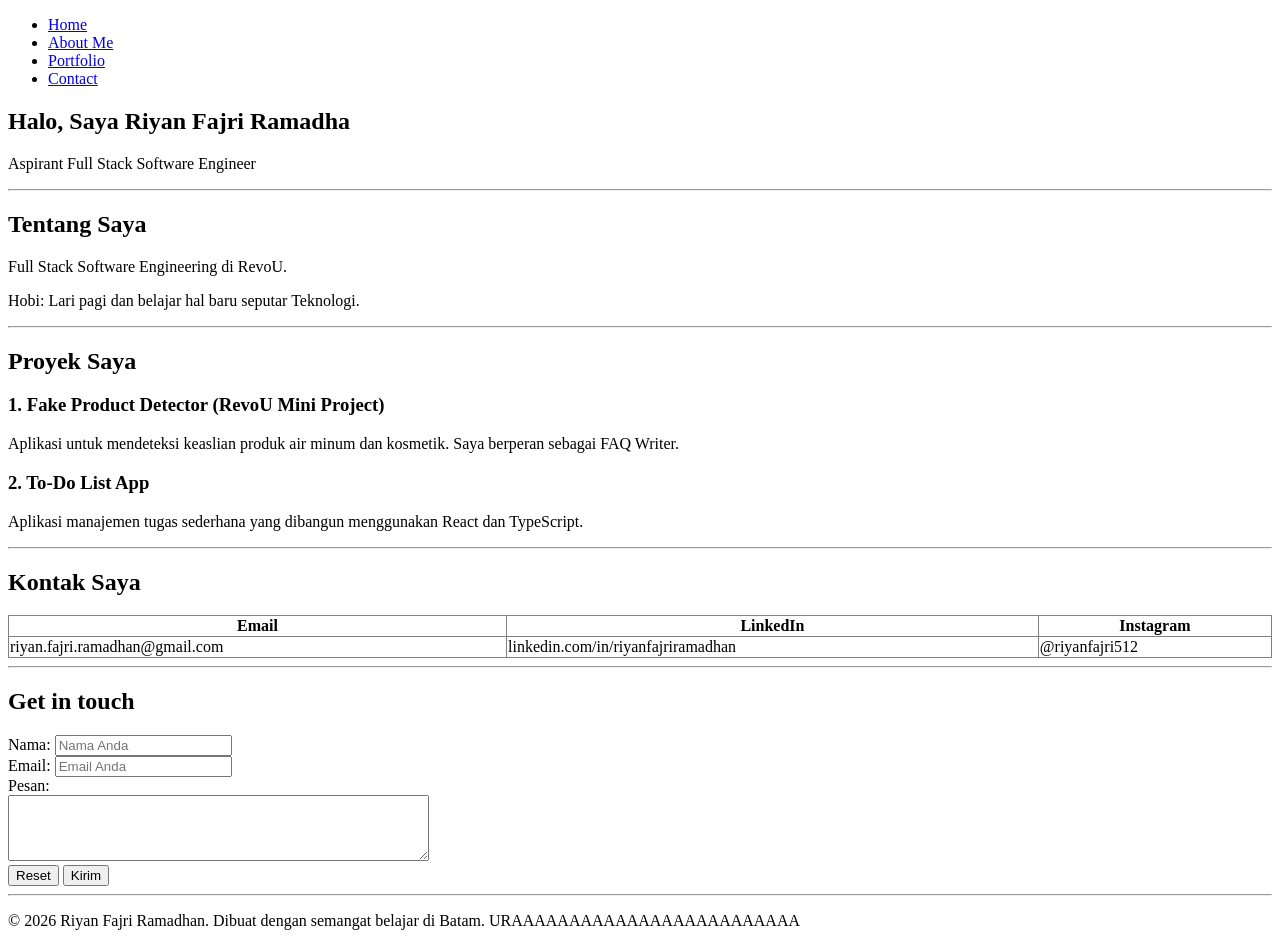
==== index.html @ 28688629 "fix: cleanup repository and keep only milestone files" ====
<!doctype html>
<html lang="id">
  <head>
    <meta charset="UTF-8" />
    <meta name="viewport" content="width=device-width, initial-scale=1.0" />
    <meta
      name="description"
      content="Portfolio Riyan Fajri Ramadhan - Aspirant Full Stack Software Engineer di Batam"
    />
    <title>Portfolio</title>
  </head>
  <body>
    <header>
      <nav>
        <ul>
          <li><a href="#home">Home</a></li>
          <li><a href="#about">About Me</a></li>
          <li><a href="#portfolio">Portfolio</a></li>
          <li><a href="#contact">Contact</a></li>
        </ul>
      </nav>
    </header>
    <main>
      <section id="home">
        <header>
          <h1>Halo, Saya Riyan Fajri Ramadha</h1>
          <p>Aspirant Full Stack Software Engineer</p>
        </header>
      </section>

      <hr />

      <section id="about">
        <article>
          <h2>Tentang Saya</h2>
          <p>Full Stack Software Engineering di RevoU.</p>
          <p>Hobi: Lari pagi dan belajar hal baru seputar Teknologi.</p>
        </article>
      </section>

      <hr />

      <section id="portfolio">
        <h2>Proyek Saya</h2>

        <article>
          <h3>1. Fake Product Detector (RevoU Mini Project)</h3>
          <p>
            Aplikasi untuk mendeteksi keaslian produk air minum dan kosmetik.
            Saya berperan sebagai FAQ Writer.
          </p>
        </article>

        <article>
          <h3>2. To-Do List App</h3>
          <p>
            Aplikasi manajemen tugas sederhana yang dibangun menggunakan React
            dan TypeScript.
          </p>
        </article>
      </section>

      <hr />

      <section id="contact">
        <table border="1" style="width: 100%; border-collapse: collapse">
          <thead>
            <tr>
              <h2>Kontak Saya</h2>
            </tr>
          </thead>
          <tbody>
            <tr>
              <th>Email</th>
              <th>LinkedIn</th>
              <th>Instagram</th>
            </tr>
            <tr>
              <td>riyan.fajri.ramadhan@gmail.com</td>
              <td>linkedin.com/in/riyanfajriramadhan</td>
              <td>@riyanfajri512</td>
            </tr>
          </tbody>
        </table>
        <hr />
        <form>
          <h2>Get in touch</h2>
          <label for="name">Nama:</label>
          <input
            type="text"
            id="name"
            name="name"
            placeholder="Nama Anda"
            required
          /><br />

          <label for="email">Email:</label>
          <input
            type="email"
            id="email"
            name="email"
            placeholder="Email Anda"
            required
          /><br />

          <label for="message">Pesan:</label><br />
          <textarea
            id="message"
            name="message"
            rows="4"
            cols="50"
            required
          ></textarea
          ><br />

          <button type="reset">Reset</button>
          <button type="submit">Kirim</button>
        </form>
      </section>
    </main>

    <hr />

    <footer>
      <p>
        &copy; 2026 Riyan Fajri Ramadhan. Dibuat dengan semangat belajar di
        Batam. URAAAAAAAAAAAAAAAAAAAAAAAAA
      </p>
    </footer>
  </body>
</html>
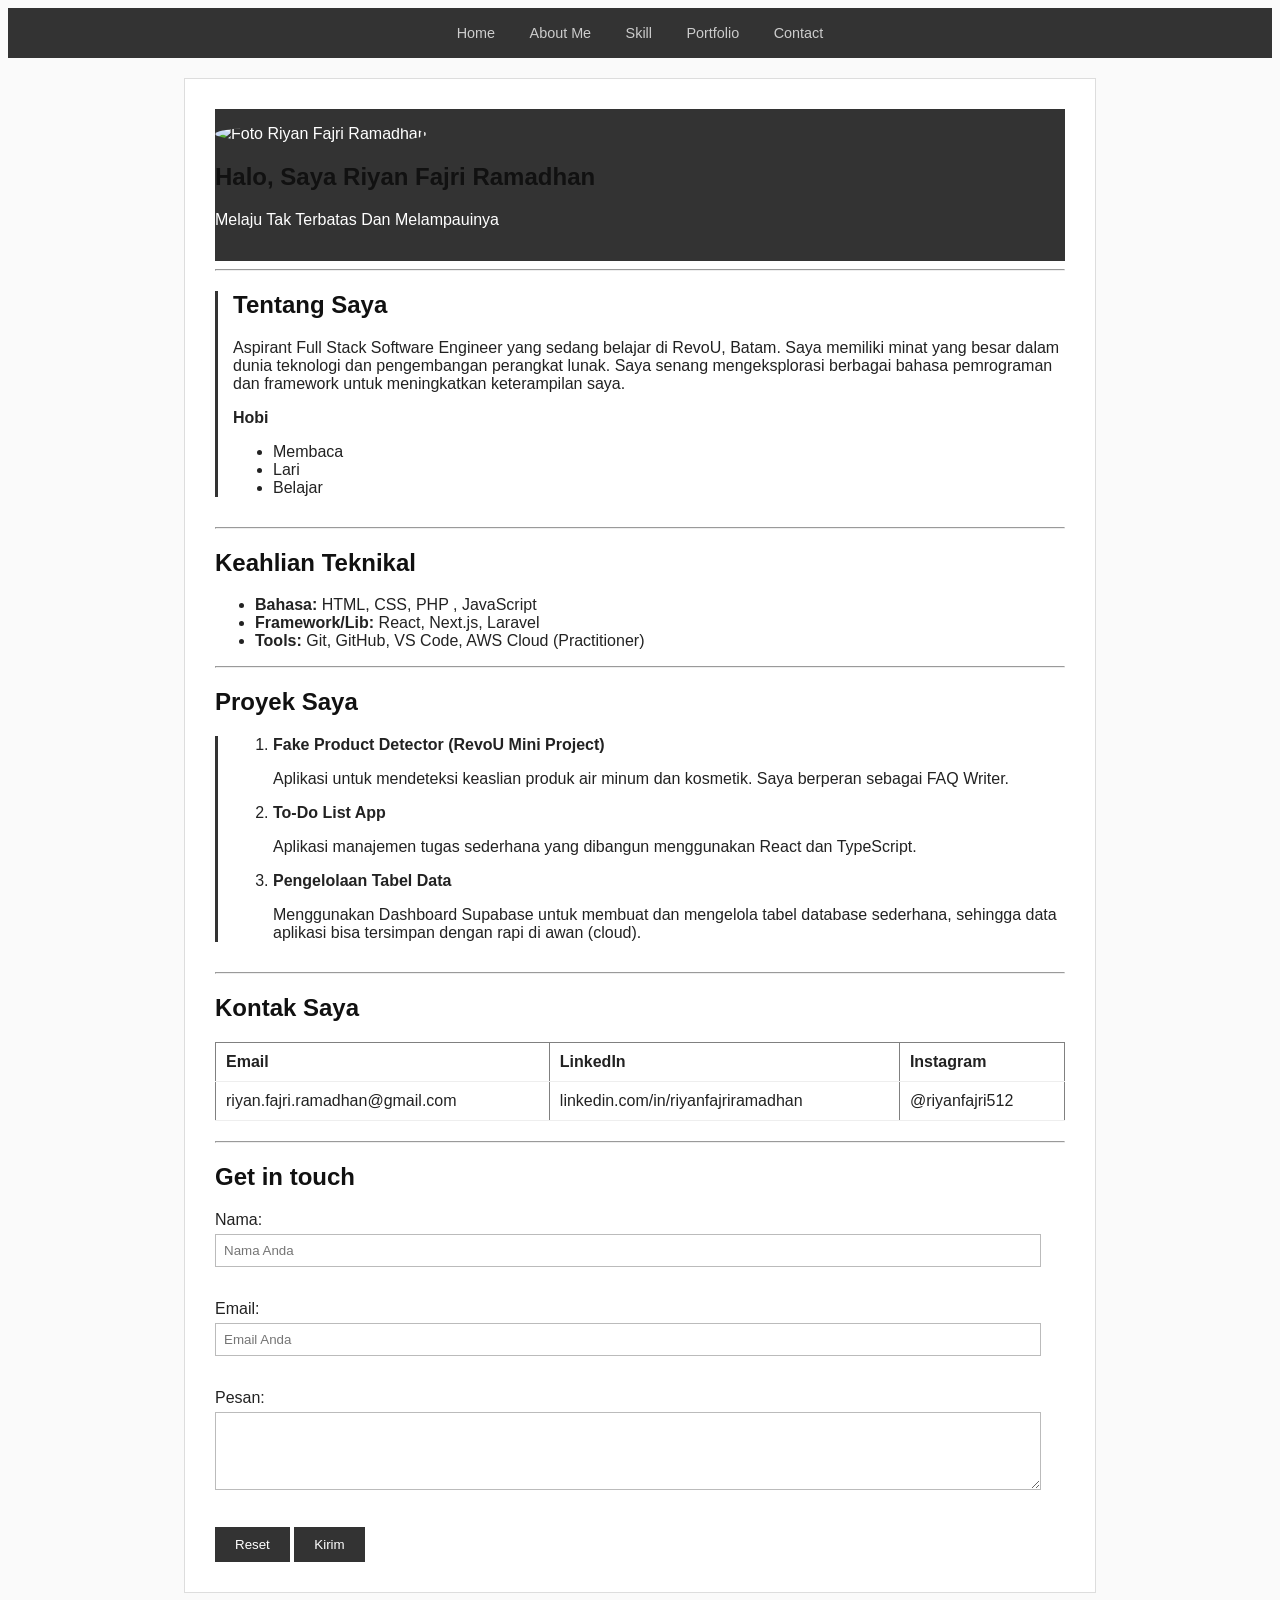
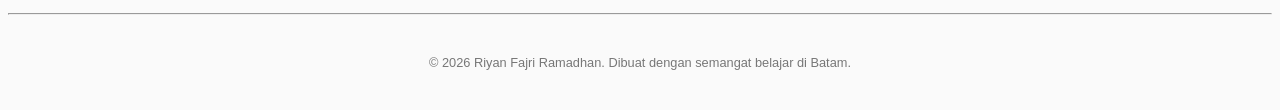
==== commit 9e073f2e: "Portofolio Project Milestone-X-Riyan Fajri Ramadhan" ====
--- a/index.html
+++ b/index.html
@@ -7,74 +7,228 @@
       name="description"
       content="Portfolio Riyan Fajri Ramadhan - Aspirant Full Stack Software Engineer di Batam"
     />
+    <style>
+  /* Pengaturan Background, Font dan Warna Text */
+  body {
+    background-color: #fafafa;
+    color: #222;
+    font-family: sans-serif;
+    padding: 0;
+  }
+
+  /* Memberikan Warna Header Background dan */
+  header {
+    background: #333;
+    color: white;
+    padding: 1rem 0;
+  }
+
+  nav ul {
+    margin: 0;
+    padding: 0;
+    text-align: center;
+  }
+
+  nav ul li {
+    display: inline;
+    margin: 0 15px;
+  }
+
+  nav ul li a {
+    color: #ccc;
+    text-decoration: none;
+    font-size: 0.9rem;
+  }
+
+  nav ul li a:hover {
+    color: #fff;
+    text-decoration: underline;
+  }
+
+  /* Konten Tengah */
+  main {
+    width: 90%;
+    max-width: 850px;
+    margin: 20px auto;
+    background: white;
+    padding: 30px;
+    border: 1px solid #ddd; /* Kasih garis tipis biar keliatan strukturnya */
+  }
+
+  /* Judul-judul */
+  h1, h2, h3 {
+    color: #111;
+  }
+
+  /* Bagian Proyek */
+  article {
+    border-left: 3px solid #333; /* Gaya simpel buat nandain tiap proyek */
+    padding-left: 15px;
+    margin-bottom: 30px;
+  }
+
+  /* Tabel Kontak - Biar nggak kaku, garisnya tipis aja */
+  table {
+    width: 100%;
+    border-collapse: collapse;
+    margin: 20px 0;
+  }
+
+  th, td {
+    border-bottom: 1px solid #eee;
+    padding: 10px;
+    text-align: left;
+  }
+
+  /* Form Kontak - Biar kotak-kotak biasa aja */
+  input, textarea {
+    width: 95%;
+    padding: 8px;
+    margin-top: 5px;
+    margin-bottom: 15px;
+    border: 1px solid #bbb;
+  }
+
+  button {
+    background: #333;
+    color: white;
+    border: none;
+    padding: 10px 20px;
+    cursor: pointer;
+  }
+
+  button:hover {
+    background: #555;
+  }
+
+  footer {
+    text-align: center;
+    font-size: 0.8rem;
+    color: #777;
+    margin: 40px 0;
+  }
+</style>
+
     <title>Portfolio</title>
   </head>
+
   <body>
     <header>
       <nav>
         <ul>
           <li><a href="#home">Home</a></li>
           <li><a href="#about">About Me</a></li>
+          <li><a href="#skills">Skill</a></li>
           <li><a href="#portfolio">Portfolio</a></li>
           <li><a href="#contact">Contact</a></li>
         </ul>
       </nav>
     </header>
+
     <main>
+      <!-- HOME -->
       <section id="home">
         <header>
-          <h1>Halo, Saya Riyan Fajri Ramadha</h1>
-          <p>Aspirant Full Stack Software Engineer</p>
+          <img
+            src="link-foto-lu.jpg"
+            alt="Foto Riyan Fajri Ramadhan"
+            width="200"
+            style="border-radius: 50%"
+          />
+          <h1>Halo, Saya Riyan Fajri Ramadhan</h1>
+          <p>Melaju Tak Terbatas Dan Melampauinya</p>
         </header>
       </section>
 
       <hr />
 
+      <!-- ABOUT -->
       <section id="about">
         <article>
           <h2>Tentang Saya</h2>
-          <p>Full Stack Software Engineering di RevoU.</p>
-          <p>Hobi: Lari pagi dan belajar hal baru seputar Teknologi.</p>
+
+          <p>
+            Aspirant Full Stack Software Engineer yang sedang belajar di RevoU,
+            Batam. Saya memiliki minat yang besar dalam dunia teknologi dan
+            pengembangan perangkat lunak. Saya senang mengeksplorasi berbagai
+            bahasa pemrograman dan framework untuk meningkatkan keterampilan
+            saya.
+          </p>
+
+          <strong>Hobi</strong>
+          <ul>
+            <li>Membaca</li>
+            <li>Lari</li>
+            <li>Belajar</li>
+          </ul>
         </article>
       </section>
 
       <hr />
-
+      <!-- SKILLS -->
+      <section id="skills">
+        <h2>Keahlian Teknikal</h2>
+        <ul>
+          <li><strong>Bahasa:</strong> HTML, CSS, PHP , JavaScript</li>
+          <li><strong>Framework/Lib:</strong> React, Next.js, Laravel</li>
+          <li>
+            <strong>Tools:</strong> Git, GitHub, VS Code, AWS Cloud
+            (Practitioner)
+          </li>
+        </ul>
+      </section>
+
+      <hr />
+      <!-- PORTFOLIO -->
       <section id="portfolio">
         <h2>Proyek Saya</h2>
 
         <article>
-          <h3>1. Fake Product Detector (RevoU Mini Project)</h3>
-          <p>
-            Aplikasi untuk mendeteksi keaslian produk air minum dan kosmetik.
-            Saya berperan sebagai FAQ Writer.
-          </p>
+          <ol>
+            <li>
+              <strong>Fake Product Detector (RevoU Mini Project)</strong>
+              <p>
+                Aplikasi untuk mendeteksi keaslian produk air minum dan
+                kosmetik. Saya berperan sebagai FAQ Writer.
+              </p>
+            </li>
+
+            <li>
+              <strong>To-Do List App</strong>
+              <p>
+                Aplikasi manajemen tugas sederhana yang dibangun menggunakan
+                React dan TypeScript.
+              </p>
+            </li>
+
+            <li>
+              <strong>Pengelolaan Tabel Data </strong>
+              <p>
+                Menggunakan Dashboard Supabase untuk membuat dan mengelola tabel
+                database sederhana, sehingga data aplikasi bisa tersimpan dengan
+                rapi di awan (cloud).
+              </p>
+            </li>
+          </ol>
         </article>
-
-        <article>
-          <h3>2. To-Do List App</h3>
-          <p>
-            Aplikasi manajemen tugas sederhana yang dibangun menggunakan React
-            dan TypeScript.
-          </p>
-        </article>
-      </section>
-
-      <hr />
-
+      </section>
+
+      <hr />
+
+      <!-- CONTACT -->
       <section id="contact">
+        <h2>Kontak Saya</h2>
+
         <table border="1" style="width: 100%; border-collapse: collapse">
           <thead>
-            <tr>
-              <h2>Kontak Saya</h2>
-            </tr>
-          </thead>
-          <tbody>
             <tr>
               <th>Email</th>
               <th>LinkedIn</th>
               <th>Instagram</th>
             </tr>
+          </thead>
+
+          <tbody>
             <tr>
               <td>riyan.fajri.ramadhan@gmail.com</td>
               <td>linkedin.com/in/riyanfajriramadhan</td>
@@ -82,9 +236,12 @@
             </tr>
           </tbody>
         </table>
+
         <hr />
+
         <form>
           <h2>Get in touch</h2>
+
           <label for="name">Nama:</label>
           <input
             type="text"
@@ -92,7 +249,8 @@
             name="name"
             placeholder="Nama Anda"
             required
-          /><br />
+          />
+          <br /><br />
 
           <label for="email">Email:</label>
           <input
@@ -101,7 +259,8 @@
             name="email"
             placeholder="Email Anda"
             required
-          /><br />
+          />
+          <br /><br />
 
           <label for="message">Pesan:</label><br />
           <textarea
@@ -110,9 +269,9 @@
             rows="4"
             cols="50"
             required
-          ></textarea
-          ><br />
-
+          ></textarea>
+          <br />
+          <br />
           <button type="reset">Reset</button>
           <button type="submit">Kirim</button>
         </form>
@@ -124,7 +283,7 @@
     <footer>
       <p>
         &copy; 2026 Riyan Fajri Ramadhan. Dibuat dengan semangat belajar di
-        Batam. URAAAAAAAAAAAAAAAAAAAAAAAAA
+        Batam.
       </p>
     </footer>
   </body>
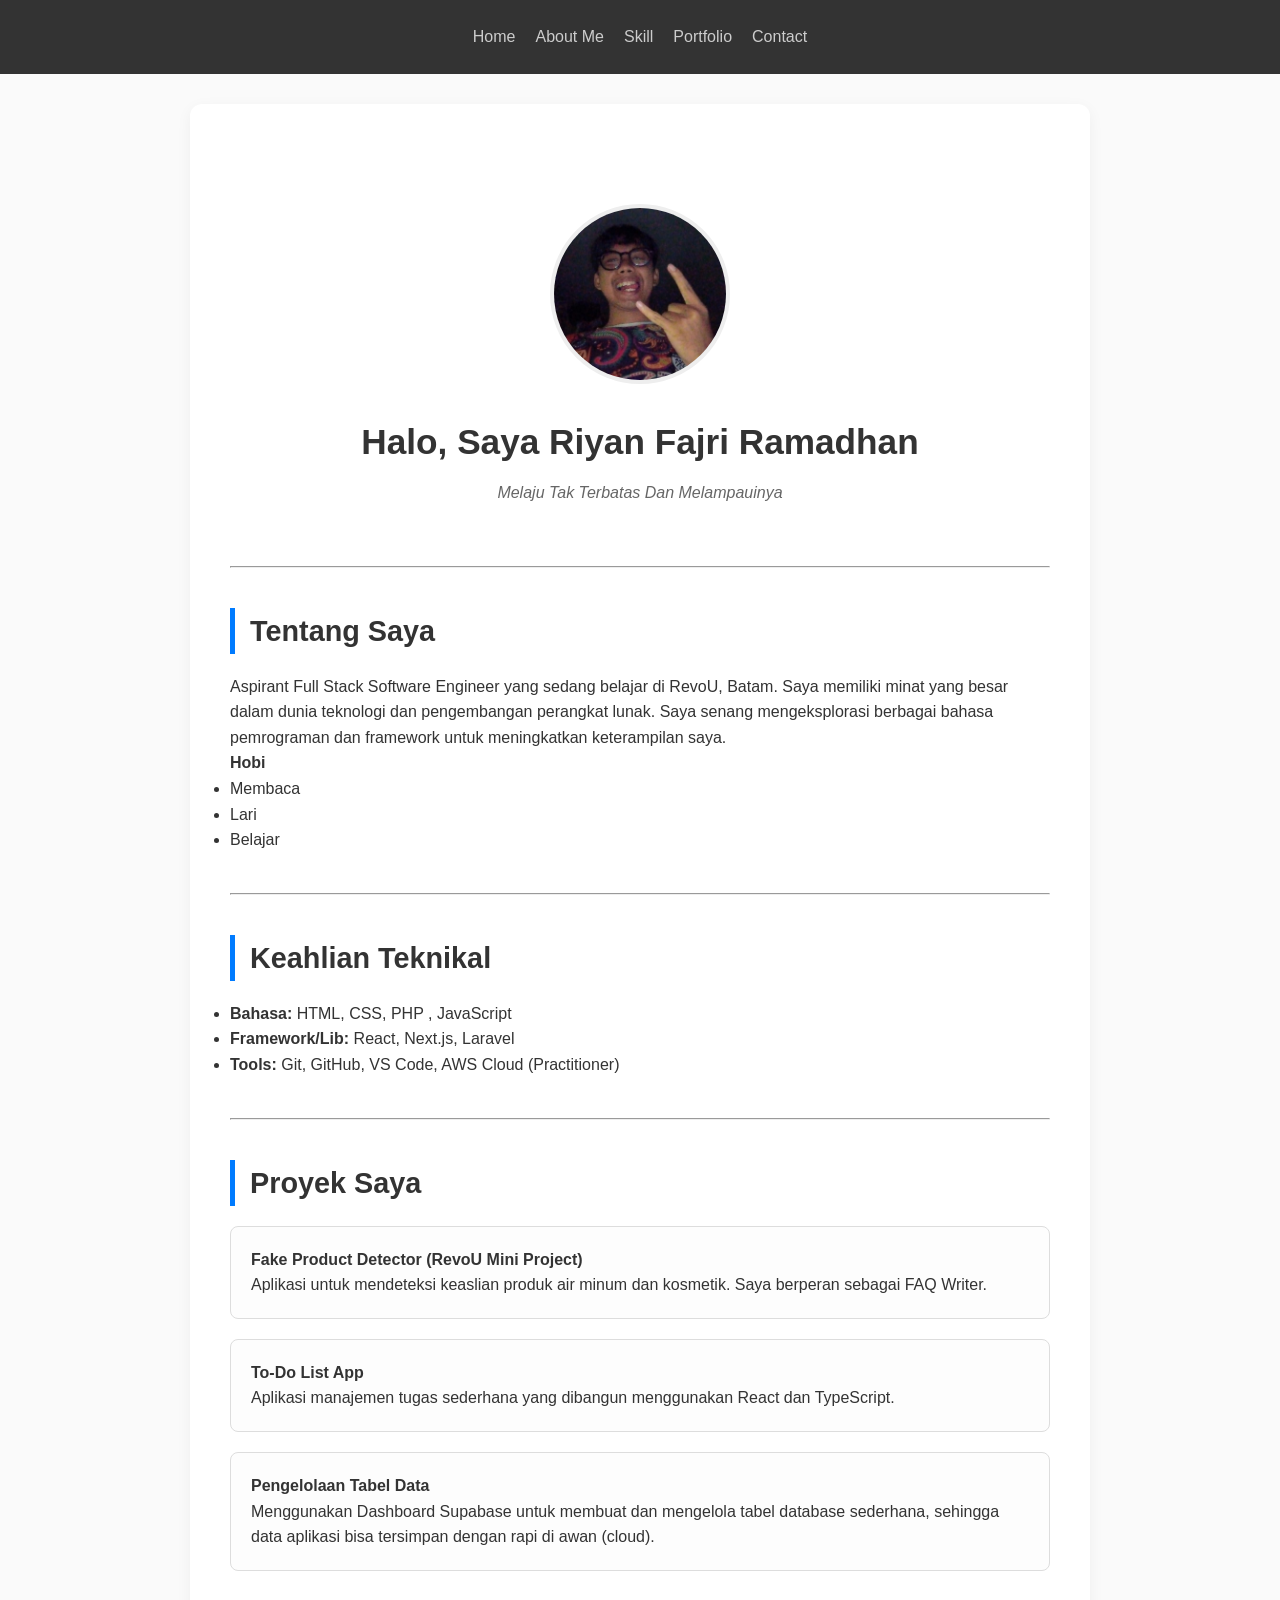
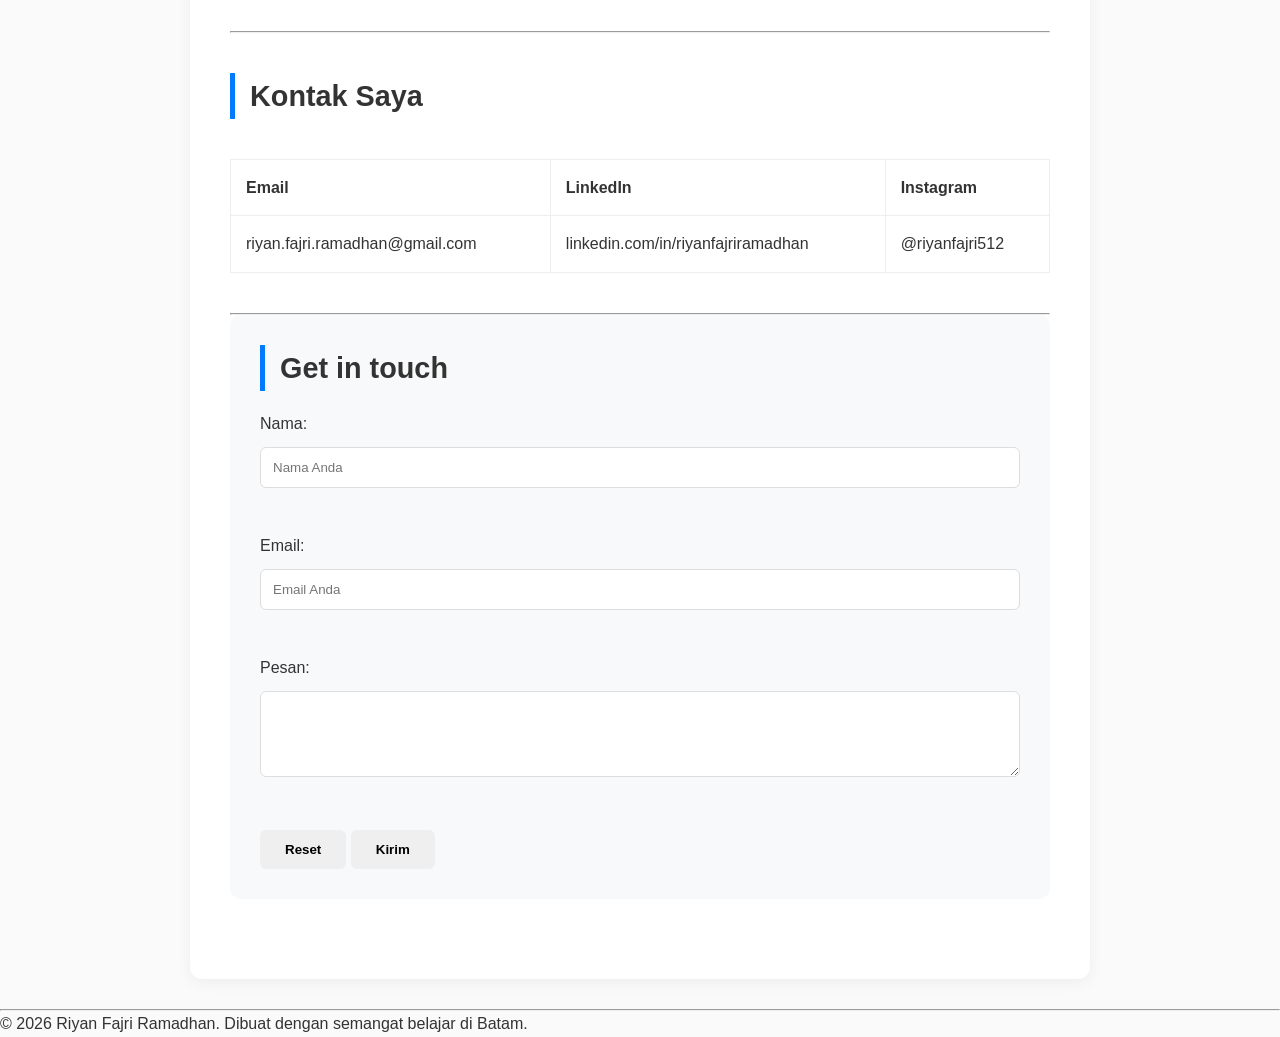
==== commit 381ac537: "CSS EXERCISE" ====
--- a/index.html
+++ b/index.html
@@ -7,108 +7,7 @@
       name="description"
       content="Portfolio Riyan Fajri Ramadhan - Aspirant Full Stack Software Engineer di Batam"
     />
-    <style>
-  /* Pengaturan Background, Font dan Warna Text */
-  body {
-    background-color: #fafafa;
-    color: #222;
-    font-family: sans-serif;
-    padding: 0;
-  }
-
-  /* Memberikan Warna Header Background dan */
-  header {
-    background: #333;
-    color: white;
-    padding: 1rem 0;
-  }
-
-  nav ul {
-    margin: 0;
-    padding: 0;
-    text-align: center;
-  }
-
-  nav ul li {
-    display: inline;
-    margin: 0 15px;
-  }
-
-  nav ul li a {
-    color: #ccc;
-    text-decoration: none;
-    font-size: 0.9rem;
-  }
-
-  nav ul li a:hover {
-    color: #fff;
-    text-decoration: underline;
-  }
-
-  /* Konten Tengah */
-  main {
-    width: 90%;
-    max-width: 850px;
-    margin: 20px auto;
-    background: white;
-    padding: 30px;
-    border: 1px solid #ddd; /* Kasih garis tipis biar keliatan strukturnya */
-  }
-
-  /* Judul-judul */
-  h1, h2, h3 {
-    color: #111;
-  }
-
-  /* Bagian Proyek */
-  article {
-    border-left: 3px solid #333; /* Gaya simpel buat nandain tiap proyek */
-    padding-left: 15px;
-    margin-bottom: 30px;
-  }
-
-  /* Tabel Kontak - Biar nggak kaku, garisnya tipis aja */
-  table {
-    width: 100%;
-    border-collapse: collapse;
-    margin: 20px 0;
-  }
-
-  th, td {
-    border-bottom: 1px solid #eee;
-    padding: 10px;
-    text-align: left;
-  }
-
-  /* Form Kontak - Biar kotak-kotak biasa aja */
-  input, textarea {
-    width: 95%;
-    padding: 8px;
-    margin-top: 5px;
-    margin-bottom: 15px;
-    border: 1px solid #bbb;
-  }
-
-  button {
-    background: #333;
-    color: white;
-    border: none;
-    padding: 10px 20px;
-    cursor: pointer;
-  }
-
-  button:hover {
-    background: #555;
-  }
-
-  footer {
-    text-align: center;
-    font-size: 0.8rem;
-    color: #777;
-    margin: 40px 0;
-  }
-</style>
-
+    <link rel="stylesheet" href="style.css" />
     <title>Portfolio</title>
   </head>
 
@@ -127,19 +26,19 @@
 
     <main>
       <!-- HOME -->
-      <section id="home">
-        <header>
+      <section id="home" class="hero-section">
+        <div class="profile-container">
           <img
-            src="link-foto-lu.jpg"
+            src="Public/Asset/Riyan.jpeg"
             alt="Foto Riyan Fajri Ramadhan"
-            width="200"
-            style="border-radius: 50%"
+            class="profile-img"
           />
-          <h1>Halo, Saya Riyan Fajri Ramadhan</h1>
-          <p>Melaju Tak Terbatas Dan Melampauinya</p>
-        </header>
+          <div class="hero-text">
+            <h1>Halo, Saya Riyan Fajri Ramadhan</h1>
+            <p>Melaju Tak Terbatas Dan Melampauinya</p>
+          </div>
+        </div>
       </section>
-
       <hr />
 
       <!-- ABOUT -->
@@ -218,25 +117,25 @@
       <!-- CONTACT -->
       <section id="contact">
         <h2>Kontak Saya</h2>
+        <div class="table-container">
+          <table border="1" style="width: 100%; border-collapse: collapse">
+            <thead>
+              <tr>
+                <th>Email</th>
+                <th>LinkedIn</th>
+                <th>Instagram</th>
+              </tr>
+            </thead>
 
-        <table border="1" style="width: 100%; border-collapse: collapse">
-          <thead>
-            <tr>
-              <th>Email</th>
-              <th>LinkedIn</th>
-              <th>Instagram</th>
-            </tr>
-          </thead>
-
-          <tbody>
-            <tr>
-              <td>riyan.fajri.ramadhan@gmail.com</td>
-              <td>linkedin.com/in/riyanfajriramadhan</td>
-              <td>@riyanfajri512</td>
-            </tr>
-          </tbody>
-        </table>
-
+            <tbody>
+              <tr>
+                <td>riyan.fajri.ramadhan@gmail.com</td>
+                <td>linkedin.com/in/riyanfajriramadhan</td>
+                <td>@riyanfajri512</td>
+              </tr>
+            </tbody>
+          </table>
+        </div>
         <hr />
 
         <form>
--- a/style.css
+++ b/style.css
@@ -0,0 +1,192 @@
+/* 1. RESET & VARIABLES */
+:root {
+  --primary: #333;
+  --accent: #007bff;
+  --light: #fafafa;
+  --white: #ffffff;
+  --border: #ddd;
+}
+
+* {
+  box-sizing: border-box;
+  margin: 0;
+  padding: 0;
+}
+
+body {
+  background-color: var(--light);
+  color: #333;
+  font-family: "Segoe UI", Tahoma, Geneva, Verdana, sans-serif;
+  line-height: 1.6;
+}
+
+/* 2. NAVIGATION (FLEXBOX) */
+header {
+  background: var(--primary);
+  color: white;
+  padding: 1.5rem 0;
+  position: sticky;
+  top: 0;
+  z-index: 1000;
+}
+
+nav ul {
+  display: flex;
+  justify-content: center;
+  list-style: none;
+  flex-wrap: wrap;
+  gap: 20px;
+}
+
+nav ul li a {
+  color: #ccc;
+  text-decoration: none;
+  font-weight: 500;
+  transition: 0.3s;
+}
+
+nav ul li a:hover {
+  color: var(--white);
+  text-decoration: underline;
+}
+
+/* 3. LAYOUT UTAMA */
+main {
+  width: 95%;
+  max-width: 900px;
+  margin: 30px auto;
+  background: var(--white);
+  padding: 40px;
+  border-radius: 12px;
+  box-shadow: 0 4px 15px rgba(0, 0, 0, 0.05);
+}
+
+section {
+  padding: 40px 0;
+}
+
+/* 4. TYPOGRAPHY */
+h1 {
+  font-size: 2.2rem;
+  color: var(--primary);
+  margin-top: 15px;
+}
+h2 {
+  font-size: 1.8rem;
+  margin-bottom: 20px;
+  border-left: 5px solid var(--accent);
+  padding-left: 15px;
+}
+
+/* 5. PORTFOLIO CARDS (HOVER EFFECT) */
+#portfolio article li {
+  background: #fdfdfd;
+  border: 1px solid var(--border);
+  padding: 20px;
+  margin-bottom: 20px;
+  border-radius: 8px;
+  list-style: none;
+  transition: all 0.3s ease;
+}
+
+#portfolio article li:hover {
+  transform: translateY(-5px);
+  box-shadow: 0 8px 20px rgba(0, 0, 0, 0.1);
+  border-color: var(--accent);
+}
+
+/* 6. FORM & TABLE STYLING */
+table {
+  width: 100%;
+  border-collapse: collapse;
+  margin: 20px 0;
+}
+
+th,
+td {
+  border: 1px solid #eee;
+  padding: 15px;
+  text-align: left;
+}
+
+form {
+  background: #f8f9fa;
+  padding: 30px;
+  border-radius: 10px;
+}
+
+input,
+textarea {
+  width: 100%;
+  padding: 12px;
+  margin: 10px 0 20px 0;
+  border: 1px solid var(--border);
+  border-radius: 6px;
+}
+
+button {
+  padding: 12px 25px;
+  border: none;
+  border-radius: 6px;
+  cursor: pointer;
+  font-weight: bold;
+}
+
+/* 7. RESPONSIVE DESIGN (MEDIA QUERIES) */
+@media (max-width: 600px) {
+  main {
+    padding: 20px;
+  }
+  h1 {
+    font-size: 1.6rem;
+  }
+  nav ul {
+    gap: 10px;
+  }
+  .profile-img {
+    width: 140px;
+    height: 140px;
+  }
+}
+
+/* Perbaikan Tampilan Hero/Home */
+.hero-section {
+  text-align: center;
+  padding: 60px 20px !important; /* Gunakan padding biar luas */
+  background: white !important; /* Timpa warna hitam tadi */
+}
+
+.profile-container {
+  display: flex;
+  flex-direction: column;
+  align-items: center;
+  gap: 20px;
+}
+
+.profile-img {
+  width: 180px;
+  height: 180px;
+  object-fit: cover; /* Agar foto tidak lonjong */
+  border-radius: 50%;
+  border: 4px solid #eee;
+}
+
+.hero-text h1 {
+  margin: 10px 0;
+  color: #333;
+}
+
+.hero-text p {
+  color: #666;
+  font-style: italic;
+}
+
+.table-container {
+  width: 100%;
+  overflow-x: auto;
+  margin-bottom: 20px;
+}
+
+table {
+  min-width: 500px;
+}
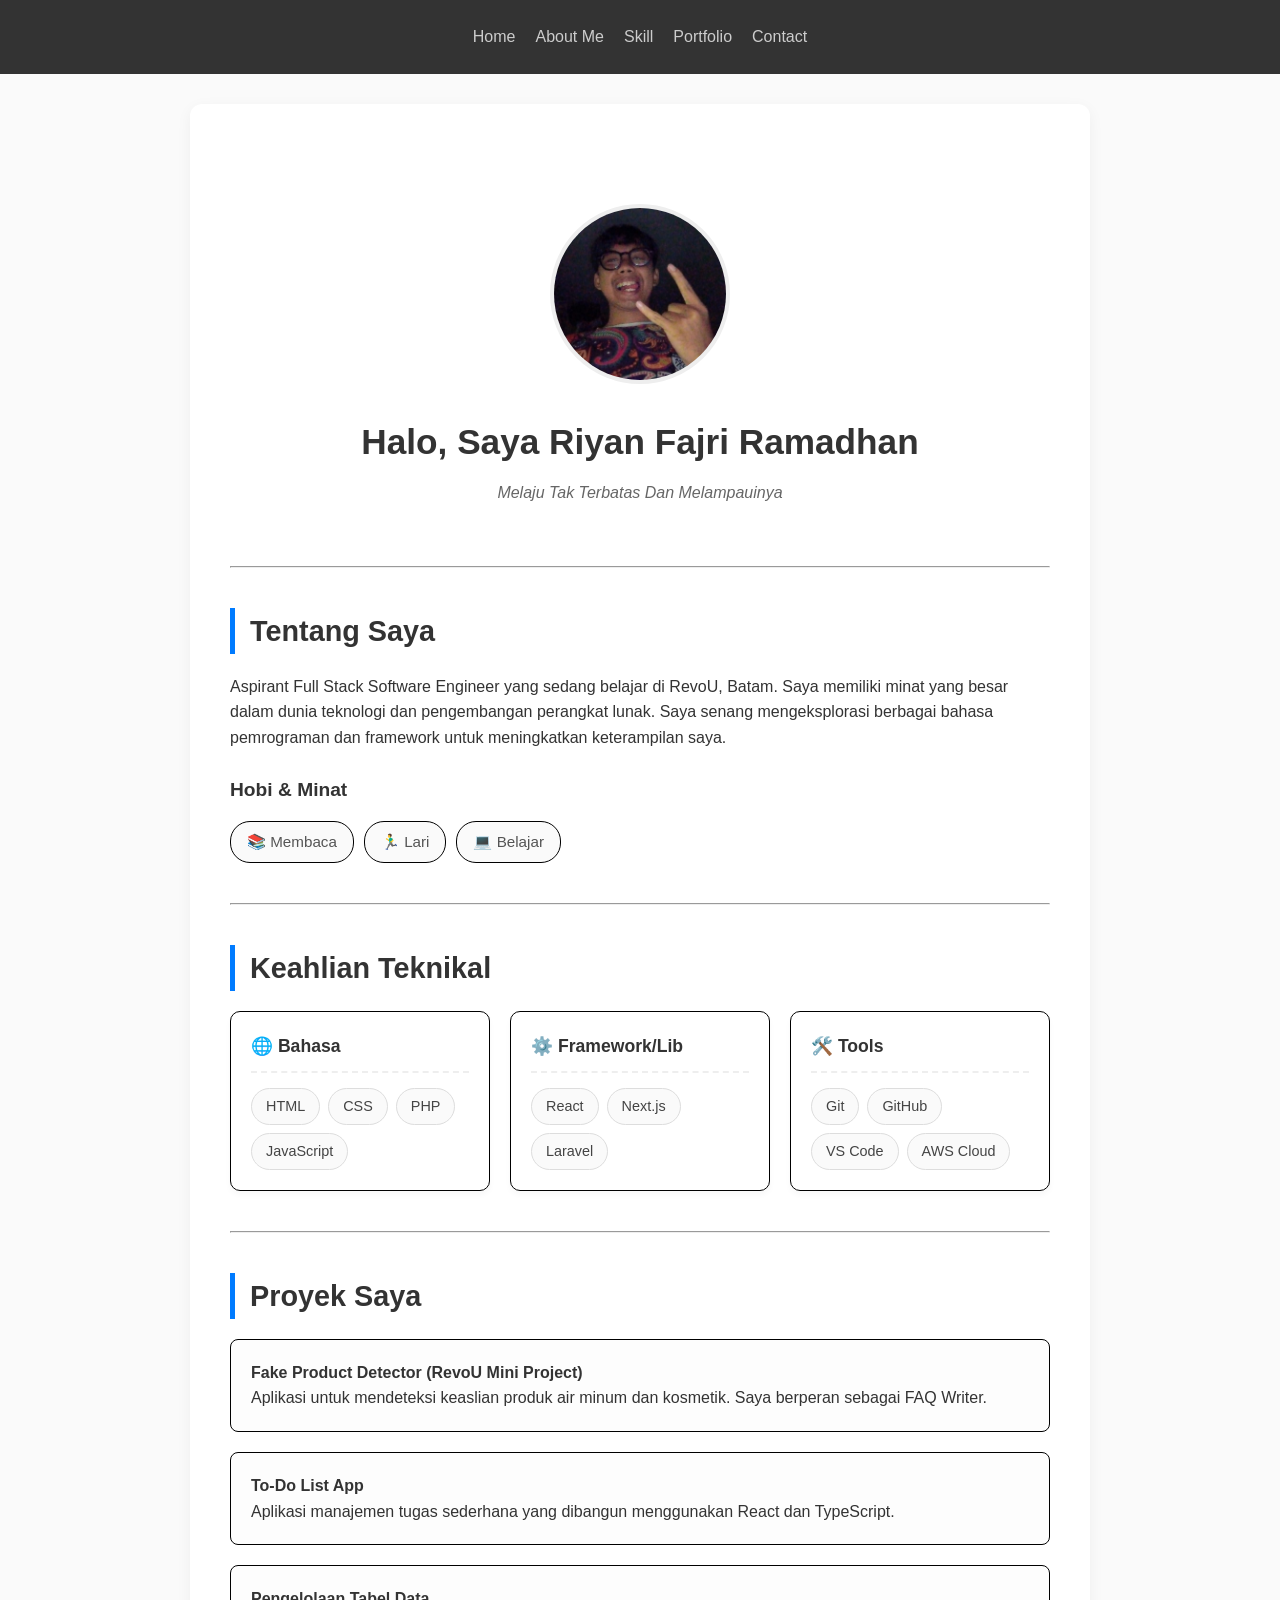
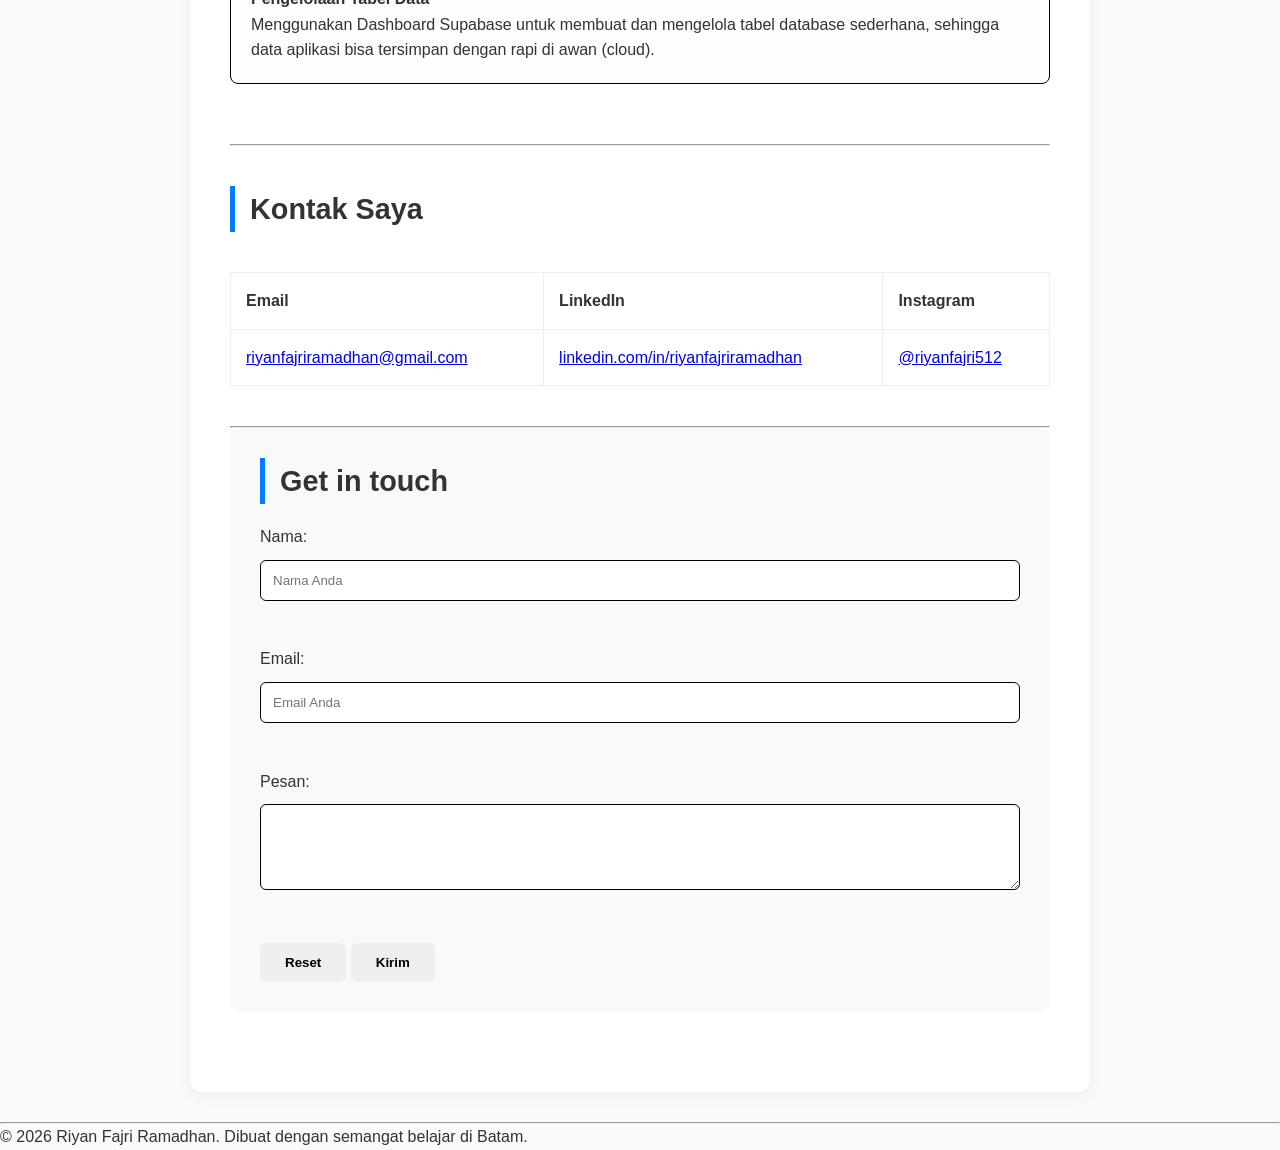
==== commit 22ed661b: "Milestone Project 1" ====
--- a/index.html
+++ b/index.html
@@ -54,11 +54,11 @@
             saya.
           </p>
 
-          <strong>Hobi</strong>
-          <ul>
-            <li>Membaca</li>
-            <li>Lari</li>
-            <li>Belajar</li>
+          <h3 class="hobi-title">Hobi & Minat</h3>
+          <ul class="hobi-list">
+            <li>📚 Membaca</li>
+            <li>🏃‍♂️ Lari</li>
+            <li>💻 Belajar</li>
           </ul>
         </article>
       </section>
@@ -67,14 +67,37 @@
       <!-- SKILLS -->
       <section id="skills">
         <h2>Keahlian Teknikal</h2>
-        <ul>
-          <li><strong>Bahasa:</strong> HTML, CSS, PHP , JavaScript</li>
-          <li><strong>Framework/Lib:</strong> React, Next.js, Laravel</li>
-          <li>
-            <strong>Tools:</strong> Git, GitHub, VS Code, AWS Cloud
-            (Practitioner)
-          </li>
-        </ul>
+
+        <div class="skills-container">
+          <div class="skill-card">
+            <h3 class="skill-category-title">🌐 Bahasa</h3>
+            <ul class="skill-tags">
+              <li>HTML</li>
+              <li>CSS</li>
+              <li>PHP</li>
+              <li>JavaScript</li>
+            </ul>
+          </div>
+
+          <div class="skill-card">
+            <h3 class="skill-category-title">⚙️ Framework/Lib</h3>
+            <ul class="skill-tags">
+              <li>React</li>
+              <li>Next.js</li>
+              <li>Laravel</li>
+            </ul>
+          </div>
+
+          <div class="skill-card">
+            <h3 class="skill-category-title">🛠️ Tools</h3>
+            <ul class="skill-tags">
+              <li>Git</li>
+              <li>GitHub</li>
+              <li>VS Code</li>
+              <li>AWS Cloud</li>
+            </ul>
+          </div>
+        </div>
       </section>
 
       <hr />
@@ -129,9 +152,25 @@
 
             <tbody>
               <tr>
-                <td>riyan.fajri.ramadhan@gmail.com</td>
-                <td>linkedin.com/in/riyanfajriramadhan</td>
-                <td>@riyanfajri512</td>
+                <td>
+                  <a href="mailto:riyanfajriramadhan@gmail.com"
+                    >riyanfajriramadhan@gmail.com</a
+                  >
+                </td>
+                <td>
+                  <a
+                    href="https://linkedin.com/in/riyanfajriramadhan"
+                    target="_blank"
+                    >linkedin.com/in/riyanfajriramadhan</a
+                  >
+                </td>
+                <td>
+                  <a
+                    href="https://www.instagram.com/riyanfajri512"
+                    target="_blank"
+                    >@riyanfajri512</a
+                  >
+                </td>
               </tr>
             </tbody>
           </table>
--- a/style.css
+++ b/style.css
@@ -4,7 +4,7 @@
   --accent: #007bff;
   --light: #fafafa;
   --white: #ffffff;
-  --border: #ddd;
+  --border: #000000;
 }
 
 * {
@@ -78,7 +78,7 @@
   padding-left: 15px;
 }
 
-/* 5. PORTFOLIO CARDS (HOVER EFFECT) */
+/* 5. CARD */
 #portfolio article li {
   background: #fdfdfd;
   border: 1px solid var(--border);
@@ -132,6 +132,12 @@
   font-weight: bold;
 }
 
+button:hover {
+  opacity: 0.8;
+  background-color: var(--accent);
+  color: var(--white);
+}
+
 /* 7. RESPONSIVE DESIGN (MEDIA QUERIES) */
 @media (max-width: 600px) {
   main {
@@ -190,3 +196,99 @@
 table {
   min-width: 500px;
 }
+
+html {
+  scroll-behavior: smooth;
+}
+
+.hobi-title {
+  margin-top: 25px; /* Memberi jarak dari paragraf di atasnya */
+  margin-bottom: 15px;
+  font-size: 1.2rem;
+  color: var(--primary);
+}
+
+.hobi-list {
+  display: flex;
+  flex-wrap: wrap;
+  gap: 10px; /* Jarak antar kotak hobi */
+  list-style: none;
+}
+
+.hobi-list li {
+  background-color: var(--light);
+  padding: 8px 16px;
+  border-radius: 20px;
+  font-size: 0.95rem;
+  color: #555;
+  border: 1px solid var(--border);
+  transition: all 0.3s ease;
+  cursor: default; /* Kursor biasa karena ini bukan link */
+}
+
+.hobi-list li:hover {
+  background-color: var(--accent);
+  color: var(--white);
+  border-color: var(--accent);
+  transform: translateY(-3px); /* Sedikit terangkat saat di-hover */
+}
+
+/* Container utama untuk kartu-kartu skill */
+.skills-container {
+  display: flex;
+  flex-wrap: wrap; /* Agar turun ke bawah jika layar sempit */
+  gap: 20px;
+  margin-top: 20px;
+}
+
+/* Kotak untuk masing-masing kategori */
+.skill-card {
+  background-color: var(--white);
+  border: 1px solid var(--border);
+  border-radius: 10px;
+  padding: 20px;
+  flex: 1; /* Membuat ukuran kartu sama rata */
+  min-width: 250px; /* Batas minimal lebar agar tidak terlalu gepeng di HP */
+  box-shadow: 0 4px 6px rgba(0, 0, 0, 0.03);
+  transition: transform 0.3s ease;
+}
+
+.skill-card:hover {
+  transform: translateY(-5px);
+  border-color: var(--accent);
+}
+
+/* Judul Kategori di dalam kartu */
+.skill-category-title {
+  font-size: 1.1rem;
+  color: var(--primary);
+  margin-bottom: 15px;
+  border-bottom: 2px dashed #eee;
+  padding-bottom: 10px;
+}
+
+/* Container untuk daftar skill (tags) */
+.skill-tags {
+  display: flex;
+  flex-wrap: wrap;
+  gap: 8px;
+  list-style: none; /* Hilangkan titik bullet */
+}
+
+/* Desain masing-masing skill (Chip/Tag) */
+.skill-tags li {
+  background-color: var(--light);
+  color: #444;
+  font-size: 0.9rem;
+  font-weight: 500;
+  padding: 6px 14px;
+  border-radius: 20px; /* Bentuk lonjong */
+  border: 1px solid #ddd;
+}
+
+/* Hover pada tiap skill */
+.skill-tags li:hover {
+  background-color: var(--accent);
+  color: var(--white);
+  border-color: var(--accent);
+}
